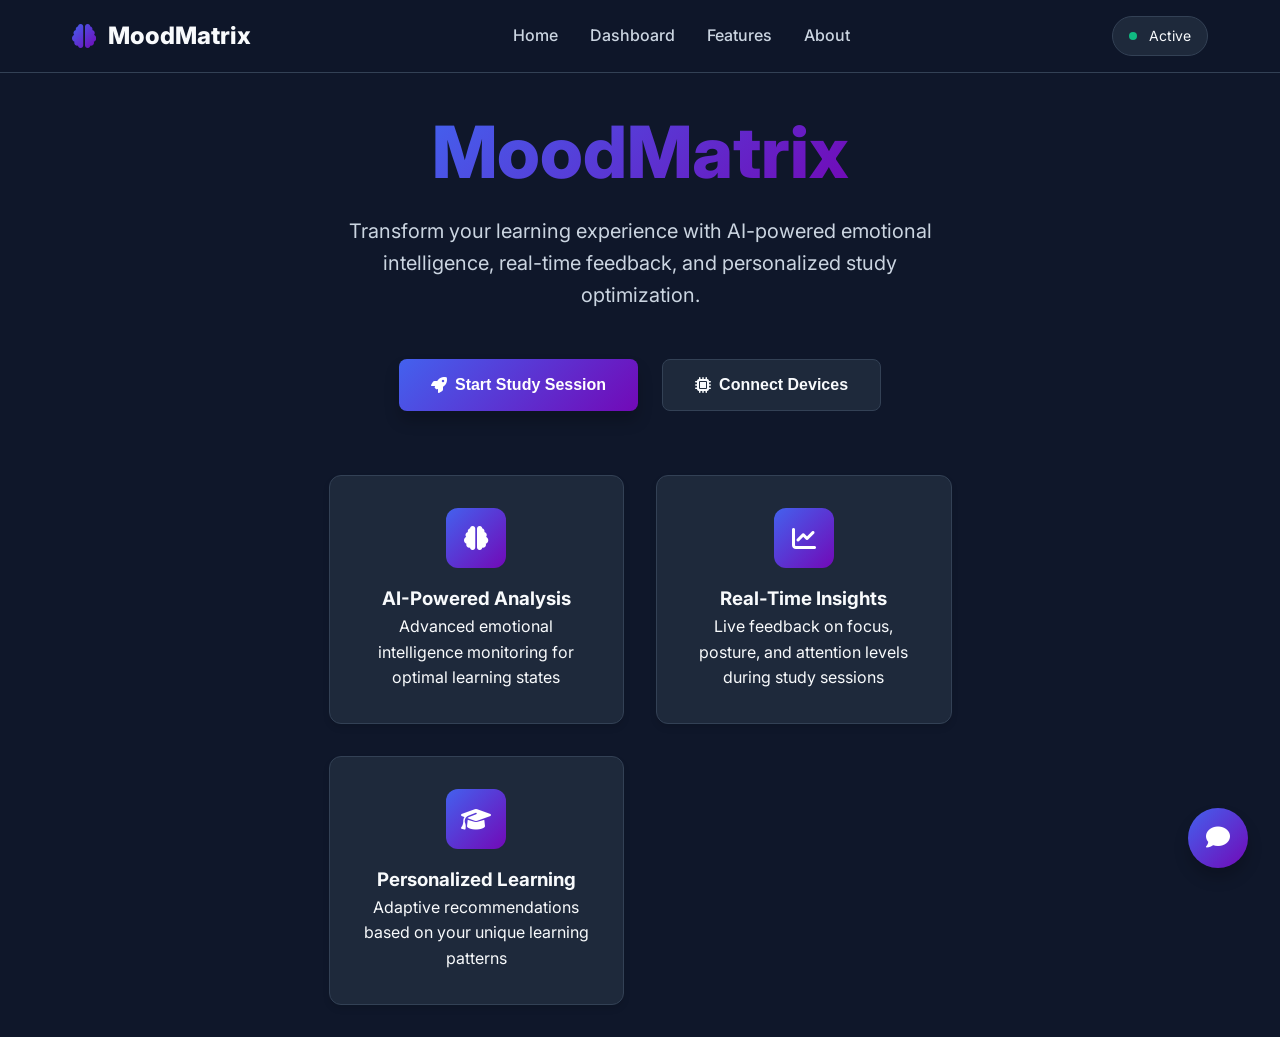
==== frontend/index.html @ 4443ec81 "Added Interactivity in Frontend" ====
<!DOCTYPE html>
<html lang="en">
<head>
  <meta charset="UTF-8" />
  <meta name="viewport" content="width=device-width, initial-scale=1.0"/>
  <title>MoodMatrix - AI-Powered Study Companion</title>
  <link href="https://fonts.googleapis.com/css2?family=Inter:wght@300;400;500;600;700;800&display=swap" rel="stylesheet">
  <link rel="stylesheet" href="https://cdnjs.cloudflare.com/ajax/libs/font-awesome/6.4.0/css/all.min.css">
  <script src="https://cdn.jsdelivr.net/npm/chart.js"></script>
</head>
<link rel="stylesheet" href="style.css">
<body>
  <!-- Navigation -->
  <nav class="navbar">
    <div class="nav-content">
      <div class="logo" onclick="showSection('hero')">
        <i class="fas fa-brain logo-icon"></i>
        MoodMatrix
      </div>
      <ul class="nav-links">
        <li><a href="#" onclick="showSection('hero')">Home</a></li>
        <li><a href="#" onclick="showSection('dashboard')">Dashboard</a></li>
        <li><a href="#features">Features</a></li>
        <li><a href="#about">About</a></li>
      </ul>
      <div class="status-indicator">
        <div class="status-dot"></div>
        <span>Active</span>
      </div>
    </div>
  </nav>

  <!-- Hero Section -->
  <section class="hero" id="heroSection">
    <div class="hero-content fade-in">
      <h1><span class="hero-title-gradient">MoodMatrix</span></h1>
      <p class="hero-subtitle">
        Transform your learning experience with AI-powered emotional intelligence, 
        real-time feedback, and personalized study optimization.
      </p>
      <div class="hero-buttons">
        <button class="btn btn-primary" onclick="showSection('dashboard')">
          <i class="fas fa-rocket"></i>
          Start Study Session
        </button>
        <button class="btn btn-secondary" onclick="connectHardware()">
          <i class="fas fa-microchip"></i>
          Connect Devices
        </button>
      </div>
      
      <div class="hero-features">
        <div class="feature-card">
          <div class="feature-icon">
            <i class="fas fa-brain"></i>
          </div>
          <h3>AI-Powered Analysis</h3>
          <p>Advanced emotional intelligence monitoring for optimal learning states</p>
        </div>
        <div class="feature-card">
          <div class="feature-icon">
            <i class="fas fa-chart-line"></i>
          </div>
          <h3>Real-Time Insights</h3>
          <p>Live feedback on focus, posture, and attention levels during study sessions</p>
        </div>
        <div class="feature-card">
          <div class="feature-icon">
            <i class="fas fa-graduation-cap"></i>
          </div>
          <h3>Personalized Learning</h3>
          <p>Adaptive recommendations based on your unique learning patterns</p>
        </div>
      </div>
    </div>
  </section>

  <!-- Dashboard Section -->
  <section class="dashboard-section" id="dashboardSection">
    <div class="dashboard-header">
      <h2>Study Dashboard</h2>
      <p class="hero-subtitle">Monitor your learning progress and optimize your study sessions</p>
    </div>

    <div class="dashboard-grid">
      <!-- Study Timer Card -->
      <div class="dashboard-card">
        <div class="card-header">
          <div class="card-icon">
            <i class="fas fa-clock"></i>
          </div>
          <h3>Focus Timer</h3>
        </div>
        
        <div class="progress-ring">
          <svg>
            <circle class="progress-ring-bg" cx="100" cy="100" r="90"/>
            <circle class="progress-ring-fill" cx="100" cy="100" r="90" 
                    stroke-dasharray="565" stroke-dashoffset="113"/>
          </svg>
        </div>
        
        <div class="timer-display" id="timerDisplay">25:00</div>
        
        <div class="timer-controls">
          <button class="control-btn" id="playBtn" onclick="toggleTimer()">
            <i class="fas fa-play"></i>
          </button>
          <button class="control-btn" onclick="resetTimer()">
            <i class="fas fa-stop"></i>
          </button>
        </div>

        <div style="text-align: center; margin-top: 1rem;">
          <strong>Current Subject:</strong> Data Structures & Algorithms
        </div>
      </div>

      <!-- Today's Schedule -->
      <div class="dashboard-card">
        <div class="card-header">
          <div class="card-icon">
            <i class="fas fa-calendar-check"></i>
          </div>
          <h3>Today's Schedule</h3>
        </div>
        
        <div class="schedule-item high">
          <div class="schedule-time">9:00 - 10:30</div>
          <div class="schedule-title">Algorithm Assignment</div>
        </div>
        
        <div class="schedule-item medium">
          <div class="schedule-time">13:00 - 14:30</div>
          <div class="schedule-title">Database Study Group</div>
        </div>
        
        <div class="schedule-item low">
          <div class="schedule-time">16:00 - 17:00</div>
          <div class="schedule-title">Review Machine Learning</div>
        </div>

        <button class="btn btn-secondary" style="width: 100%; margin-top: 1rem;">
          <i class="fas fa-plus"></i>
          Add New Task
        </button>
      </div>

      <!-- Analytics Card -->
      <div class="dashboard-card">
        <div class="card-header">
          <div class="card-icon">
            <i class="fas fa-chart-bar"></i>
          </div>
          <h3>Performance Analytics</h3>
        </div>
        
        <div class="chart-container" id="performanceChart">
          <canvas id="chartCanvas" style="width: 100%; height: 100%;"></canvas>
        </div>
        
        <div class="stats-grid">
          <div class="stat-item">
            <div class="stat-value">92%</div>
            <div class="stat-label">Focus Score</div>
          </div>
          <div class="stat-item">
            <div class="stat-value">4.2h</div>
            <div class="stat-label">Study Time</div>
          </div>
        </div>

        <button class="btn btn-secondary" style="width: 100%; margin-top: 1rem;">
          <i class="fas fa-analytics"></i>
          View Detailed Report
        </button>
      </div>

      <!-- Hardware Status -->
      <div class="dashboard-card">
        <div class="card-header">
          <div class="card-icon">
            <i class="fas fa-video"></i>
          </div>
          <h3>Hardware Monitor</h3>
        </div>
        
        <div class="camera-feed">
          <img src="https://images.unsplash.com/photo-1551434678-e076c223a692?w=400&h=300&fit=crop" alt="Camera Feed">
          <div class="live-indicator">
            <div class="status-dot"></div>
            LIVE
          </div>
        </div>
        
        <div class="hardware-stats">
          <div class="hardware-stat">
            <div style="font-size: 1.25rem; font-weight: 600;">32%</div>
            <div style="font-size: 0.875rem; color: var(--text-muted);">CPU Usage</div>
          </div>
          <div class="hardware-stat">
            <div style="font-size: 1.25rem; font-weight: 600;">42°C</div>
            <div style="font-size: 0.875rem; color: var(--text-muted);">Temperature</div>
          </div>
          <div class="hardware-stat">
            <div style="font-size: 1.25rem; font-weight: 600;">25ms</div>
            <div style="font-size: 0.875rem; color: var(--text-muted);">Latency</div>
          </div>
        </div>

        <button class="btn btn-secondary" style="width: 100%; margin-top: 1rem;">
          <i class="fas fa-cog"></i>
          Calibrate Hardware
        </button>
      </div>

      <!-- Real-time Monitoring -->
      <div class="dashboard-card">
        <div class="card-header">
          <div class="card-icon">
            <i class="fas fa-eye"></i>
          </div>
          <h3>Live Monitoring</h3>
        </div>
        
        <div style="background: rgba(16, 185, 129, 0.1); border: 1px solid rgba(16, 185, 129, 0.3); border-radius: 8px; padding: 1rem; margin-bottom: 1rem;">
          <div style="display: flex; align-items: center; gap: 0.5rem; margin-bottom: 0.5rem;">
            <i class="fas fa-check-circle" style="color: var(--success);"></i>
            <strong>Posture Status</strong>
          </div>
          <p style="color: var(--text-secondary); margin: 0;">Good posture detected. Keep it up!</p>
        </div>
        
        <div style="background: rgba(245, 158, 11, 0.1); border: 1px solid rgba(245, 158, 11, 0.3); border-radius: 8px; padding: 1rem;">
          <div style="display: flex; align-items: center; gap: 0.5rem; margin-bottom: 0.5rem;">
            <i class="fas fa-exclamation-triangle" style="color: var(--warning);"></i>
            <strong>Focus Alert</strong>
          </div>
          <p style="color: var(--text-secondary); margin: 0;">Your attention has dropped 15% in the last 10 minutes</p>
        </div>
      </div>

      <!-- Recommendations Card -->
      <div class="dashboard-card">
        <div class="card-header">
          <div class="card-icon">
            <i class="fas fa-lightbulb"></i>
          </div>
          <h3>AI Recommendations</h3>
        </div>
        
        <div style="margin-bottom: 1.5rem;">
          <div style="display: flex; align-items: center; gap: 0.75rem; margin-bottom: 1rem;">
            <div style="width: 32px; height: 32px; background: var(--info); border-radius: 6px; display: flex; align-items: center; justify-content: center;">
              <i class="fas fa-walking" style="color: white; font-size: 0.875rem;"></i>
            </div>
            <div>
              <div style="font-weight: 600; color: var(--text-primary);">Take a short break</div>
              <div style="font-size: 0.875rem; color: var(--text-muted);">5 minute walk recommended</div>
            </div>
          </div>
          
          <div style="display: flex; align-items: center; gap: 0.75rem; margin-bottom: 1rem;">
            <div style="width: 32px; height: 32px; background: var(--accent); border-radius: 6px; display: flex; align-items: center; justify-content: center;">
              <i class="fas fa-music" style="color: white; font-size: 0.875rem;"></i>
            </div>
            <div>
              <div style="font-weight: 600; color: var(--text-primary);">Try focus music</div>
              <div style="font-size: 0.875rem; color: var(--text-muted);">Lofi beats work best for you</div>
            </div>
          </div>
          
          <div style="display: flex; align-items: center; gap: 0.75rem;">
            <div style="width: 32px; height: 32px; background: var(--primary); border-radius: 6px; display: flex; align-items: center; justify-content: center;">
              <i class="fas fa-book" style="color: white; font-size: 0.875rem;"></i>
            </div>
            <div>
              <div style="font-weight: 600; color: var(--text-primary);">Switch subjects</div>
              <div style="font-size: 0.875rem; color: var(--text-muted);">Try Mathematics for 25 minutes</div>
            </div>
          </div>
        </div>

        <button class="btn btn-primary" style="width: 100%;">
          <i class="fas fa-robot"></i>
          Generate Custom Plan
        </button>
      </div>
    </div>
  </section>

  <!-- AI Chat -->
  <div class="ai-chat">
    <button class="chat-toggle" onclick="toggleChat()">
      <i class="fas fa-comment"></i>
    </button>
    <div class="chat-window" id="chatWindow">
      <div class="chat-header">
        <h3>AI Study Assistant</h3>
        <button class="control-btn" onclick="toggleChat()">
          <i class="fas fa-times"></i>
        </button>
      </div>
      <div class="chat-content">
        <div class="message ai">
          Hi there! I'm your AI study assistant. How can I help you today?
        </div>
      </div>
      <div class="chat-input">
        <input type="text" placeholder="Ask me anything...">
      </div>
    </div>
  </div>
  <script src="script.js"></script>
</body>
</html>
---- frontend/style.css ----
* {
    margin: 0;
    padding: 0;
    box-sizing: border-box;
}

:root {
    --primary: #4361ee;
    --primary-dark: #3a56d4;
    --secondary: #7209b7;
    --accent: #06d6a0;
    --accent-dark: #05b989;
    --dark-bg: #0f172a;
    --card-bg: #1e293b;
    --card-bg-light: #334155;
    --text-primary: #f8fafc;
    --text-secondary: #cbd5e1;
    --text-muted: #94a3b8;
    --border: #334155;
    --success: #10b981;
    --warning: #f59e0b;
    --danger: #ef4444;
    --info: #3b82f6;
    --shadow-sm: 0 4px 6px rgba(0, 0, 0, 0.1);
    --shadow-md: 0 10px 15px rgba(0, 0, 0, 0.2);
    --shadow-lg: 0 20px 25px rgba(0, 0, 0, 0.25);
    --gradient-primary: linear-gradient(135deg, var(--primary) 0%, var(--secondary) 100%);
    --gradient-accent: linear-gradient(135deg, var(--accent) 0%, #118ab2 100%);
}

body {
    font-family: 'Inter', sans-serif;
    background: var(--dark-bg);
    color: var(--text-primary);
    min-height: 100vh;
    overflow-x: hidden;
    line-height: 1.6;
}

/* Enhanced Navigation */
.navbar {
    position: fixed;
    top: 0;
    left: 0;
    right: 0;
    z-index: 1000;
    background: rgba(15, 23, 42, 0.95);
    backdrop-filter: blur(20px);
    border-bottom: 1px solid var(--border);
    padding: 1rem 0;
    transition: all 0.3s ease;
}

.nav-content {
    max-width: 1200px;
    margin: 0 auto;
    display: flex;
    justify-content: space-between;
    align-items: center;
    padding: 0 2rem;
}

.logo {
    display: flex;
    align-items: center;
    gap: 0.75rem;
    font-size: 1.5rem;
    font-weight: 800;
    color: var(--text-primary);
    cursor: pointer;
    transition: all 0.3s ease;
}

.logo-icon {
    background: var(--gradient-primary);
    -webkit-background-clip: text;
    -webkit-text-fill-color: transparent;
    background-clip: text;
}

.logo:hover {
    transform: scale(1.02);
}

.nav-links {
    display: flex;
    gap: 2rem;
    list-style: none;
}

.nav-links a {
    color: var(--text-secondary);
    text-decoration: none;
    font-weight: 500;
    transition: all 0.3s ease;
    position: relative;
    padding: 0.5rem 0;
}

.nav-links a:hover {
    color: var(--text-primary);
}

.nav-links a::after {
    content: '';
    position: absolute;
    bottom: 0;
    left: 0;
    width: 0;
    height: 2px;
    background: var(--accent);
    transition: width 0.3s ease;
}

.nav-links a:hover::after {
    width: 100%;
}

.status-indicator {
    display: flex;
    align-items: center;
    gap: 0.75rem;
    padding: 0.5rem 1rem;
    background: var(--card-bg);
    border-radius: 50px;
    border: 1px solid var(--border);
    font-size: 0.875rem;
}

.status-dot {
    width: 8px;
    height: 8px;
    background: var(--success);
    border-radius: 50%;
    animation: pulse 2s infinite;
}

@keyframes pulse {

    0%,
    100% {
        transform: scale(1);
        opacity: 1;
    }

    50% {
        transform: scale(1.2);
        opacity: 0.8;
    }
}

/* Hero Section */
.hero {
    min-height: 100vh;
    display: flex;
    align-items: center;
    justify-content: center;
    position: relative;
    padding: 2rem;
    margin-top: 80px;
}

.hero-content {
    max-width: 1000px;
    text-align: center;
    z-index: 2;
}

.hero h1 {
    font-size: clamp(2.5rem, 8vw, 4.5rem);
    font-weight: 800;
    margin-bottom: 1.5rem;
    line-height: 1.1;
}

.hero-title-gradient {
    background: var(--gradient-primary);
    -webkit-background-clip: text;
    -webkit-text-fill-color: transparent;
    background-clip: text;
}

.hero-subtitle {
    font-size: 1.25rem;
    color: var(--text-secondary);
    margin-bottom: 3rem;
    line-height: 1.6;
    max-width: 600px;
    margin-left: auto;
    margin-right: auto;
}

.hero-buttons {
    display: flex;
    gap: 1.5rem;
    justify-content: center;
    flex-wrap: wrap;
    margin-bottom: 3rem;
}

.btn {
    padding: 1rem 2rem;
    border: none;
    border-radius: 8px;
    font-size: 1rem;
    font-weight: 600;
    cursor: pointer;
    transition: all 0.3s ease;
    display: flex;
    align-items: center;
    gap: 0.5rem;
    text-decoration: none;
    position: relative;
    overflow: hidden;
}

.btn-primary {
    background: var(--gradient-primary);
    color: white;
    box-shadow: var(--shadow-md);
}

.btn-primary:hover {
    transform: translateY(-3px);
    box-shadow: var(--shadow-lg);
}

.btn-secondary {
    background: var(--card-bg);
    color: var(--text-primary);
    border: 1px solid var(--border);
}

.btn-secondary:hover {
    background: var(--card-bg-light);
    transform: translateY(-3px);
}

.hero-features {
    display: grid;
    grid-template-columns: repeat(auto-fit, minmax(250px, 1fr));
    gap: 2rem;
    margin-top: 4rem;
}

.feature-card {
    background: var(--card-bg);
    border: 1px solid var(--border);
    border-radius: 12px;
    padding: 2rem;
    text-align: center;
    transition: all 0.3s ease;
    box-shadow: var(--shadow-sm);
}

.feature-card:hover {
    transform: translateY(-5px);
    box-shadow: var(--shadow-md);
    border-color: var(--primary);
}

.feature-icon {
    width: 60px;
    height: 60px;
    background: var(--gradient-primary);
    border-radius: 12px;
    display: flex;
    align-items: center;
    justify-content: center;
    margin: 0 auto 1rem;
    font-size: 1.5rem;
    color: white;
}

/* Dashboard Section */
.dashboard-section {
    display: none;
    padding: 2rem;
    margin-top: 100px;
    min-height: calc(100vh - 100px);
}

.dashboard-section.active {
    display: block;
}

.dashboard-header {
    max-width: 1400px;
    margin: 0 auto 3rem;
    text-align: center;
}

.dashboard-header h2 {
    font-size: 2.5rem;
    font-weight: 700;
    margin-bottom: 1rem;
    background: var(--gradient-primary);
    -webkit-background-clip: text;
    -webkit-text-fill-color: transparent;
    background-clip: text;
}

.dashboard-grid {
    max-width: 1400px;
    margin: 0 auto;
    display: grid;
    grid-template-columns: repeat(auto-fit, minmax(350px, 1fr));
    gap: 2rem;
}

.dashboard-card {
    background: var(--card-bg);
    border: 1px solid var(--border);
    border-radius: 12px;
    padding: 1.5rem;
    transition: all 0.3s ease;
    box-shadow: var(--shadow-sm);
}

.dashboard-card:hover {
    transform: translateY(-3px);
    box-shadow: var(--shadow-md);
}

.card-header {
    display: flex;
    align-items: center;
    gap: 1rem;
    margin-bottom: 1.5rem;
    padding-bottom: 1rem;
    border-bottom: 1px solid var(--border);
}

.card-header h3 {
    font-size: 1.25rem;
    font-weight: 600;
    color: var(--text-primary);
}

.card-icon {
    width: 40px;
    height: 40px;
    background: var(--gradient-primary);
    border-radius: 8px;
    display: flex;
    align-items: center;
    justify-content: center;
    font-size: 1.25rem;
    color: white;
}

/* Timer Card */
.timer-display {
    font-size: 3rem;
    font-weight: 800;
    text-align: center;
    margin: 2rem 0;
    color: var(--text-primary);
}

.timer-controls {
    display: flex;
    justify-content: center;
    gap: 1rem;
    margin: 2rem 0;
}

.control-btn {
    width: 50px;
    height: 50px;
    border: none;
    border-radius: 50%;
    background: var(--card-bg-light);
    color: var(--text-primary);
    font-size: 1.25rem;
    cursor: pointer;
    transition: all 0.3s ease;
    border: 1px solid var(--border);
}

.control-btn:hover {
    transform: scale(1.1);
    background: var(--primary);
}

.control-btn.active {
    background: var(--primary);
}

.progress-ring {
    width: 200px;
    height: 200px;
    margin: 0 auto;
    position: relative;
}

.progress-ring svg {
    transform: rotate(-90deg);
    width: 100%;
    height: 100%;
}

.progress-ring-bg {
    fill: none;
    stroke: var(--card-bg-light);
    stroke-width: 8;
}

.progress-ring-fill {
    fill: none;
    stroke: var(--primary);
    stroke-width: 8;
    stroke-linecap: round;
    transition: stroke-dashoffset 1s ease;
}

/* Schedule Card */
.schedule-item {
    display: flex;
    align-items: center;
    gap: 1rem;
    padding: 1rem;
    margin-bottom: 1rem;
    background: var(--card-bg-light);
    border-radius: 8px;
    border-left: 4px solid;
    transition: all 0.3s ease;
}

.schedule-item:hover {
    background: var(--card-bg);
    transform: translateX(5px);
}

.schedule-item.high {
    border-left-color: var(--danger);
}

.schedule-item.medium {
    border-left-color: var(--warning);
}

.schedule-item.low {
    border-left-color: var(--info);
}

.schedule-time {
    font-size: 0.875rem;
    color: var(--text-muted);
    min-width: 120px;
}

.schedule-title {
    font-weight: 500;
    color: var(--text-primary);
}

/* Analytics Card */
.stats-grid {
    display: grid;
    grid-template-columns: 1fr 1fr;
    gap: 1rem;
    margin: 1rem 0;
}

.stat-item {
    text-align: center;
    padding: 1rem;
    background: var(--card-bg-light);
    border-radius: 8px;
}

.stat-value {
    font-size: 2rem;
    font-weight: 700;
    color: var(--primary);
}

.stat-label {
    font-size: 0.875rem;
    color: var(--text-muted);
    margin-top: 0.5rem;
}

.chart-container {
    height: 200px;
    margin: 1rem 0;
    background: var(--card-bg-light);
    border-radius: 8px;
    padding: 1rem;
}

/* Hardware Status */
.camera-feed {
    width: 100%;
    height: 200px;
    background: var(--card-bg-light);
    border-radius: 8px;
    display: flex;
    align-items: center;
    justify-content: center;
    position: relative;
    overflow: hidden;
}

.camera-feed img {
    width: 100%;
    height: 100%;
    object-fit: cover;
    border-radius: 8px;
}

.live-indicator {
    position: absolute;
    top: 1rem;
    right: 1rem;
    background: rgba(0, 0, 0, 0.7);
    color: white;
    padding: 0.25rem 0.75rem;
    border-radius: 20px;
    font-size: 0.75rem;
    display: flex;
    align-items: center;
    gap: 0.5rem;
}

.hardware-stats {
    display: grid;
    grid-template-columns: 1fr 1fr 1fr;
    gap: 1rem;
    margin-top: 1rem;
}

.hardware-stat {
    text-align: center;
    padding: 1rem;
    background: var(--card-bg-light);
    border-radius: 8px;
}

/* AI Chat */
.ai-chat {
    position: fixed;
    bottom: 2rem;
    right: 2rem;
    z-index: 1000;
}

.chat-toggle {
    width: 60px;
    height: 60px;
    border: none;
    border-radius: 50%;
    background: var(--gradient-primary);
    color: white;
    font-size: 1.5rem;
    cursor: pointer;
    box-shadow: var(--shadow-md);
    transition: all 0.3s ease;
}

.chat-toggle:hover {
    transform: scale(1.1);
    box-shadow: var(--shadow-lg);
}

.chat-window {
    position: absolute;
    bottom: 80px;
    right: 0;
    width: 350px;
    height: 500px;
    background: var(--card-bg);
    border: 1px solid var(--border);
    border-radius: 12px;
    box-shadow: var(--shadow-lg);
    transform: translateY(20px) scale(0.95);
    opacity: 0;
    visibility: hidden;
    transition: all 0.3s ease;
}

.chat-window.active {
    transform: translateY(0) scale(1);
    opacity: 1;
    visibility: visible;
}

.chat-header {
    padding: 1.5rem;
    border-bottom: 1px solid var(--border);
    display: flex;
    align-items: center;
    justify-content: space-between;
}

.chat-content {
    height: 350px;
    overflow-y: auto;
    padding: 1rem;
}

.chat-input {
    padding: 1rem;
    border-top: 1px solid var(--border);
}

.chat-input input {
    width: 100%;
    padding: 0.75rem;
    background: var(--card-bg-light);
    border: 1px solid var(--border);
    border-radius: 25px;
    color: var(--text-primary);
    outline: none;
    font-family: inherit;
}

.chat-input input::placeholder {
    color: var(--text-muted);
}

.message {
    margin-bottom: 1rem;
    padding: 1rem;
    border-radius: 12px;
    max-width: 90%;
}

.message.user {
    background: var(--primary);
    color: white;
    margin-left: auto;
    margin-right: 0;
}

.message.ai {
    background: var(--card-bg-light);
    color: var(--text-primary);
}

/* Responsive Design */
@media (max-width: 768px) {
    .nav-content {
        padding: 0 1rem;
    }

    .nav-links {
        display: none;
    }

    .hero {
        padding: 1rem;
        margin-top: 60px;
    }

    .hero-buttons {
        flex-direction: column;
        align-items: center;
    }

    .dashboard-grid {
        grid-template-columns: 1fr;
        padding: 0 1rem;
    }

    .timer-display {
        font-size: 2.5rem;
    }

    .chat-window {
        width: calc(100vw - 4rem);
        right: 2rem;
    }
}

/* Animations */
@keyframes fadeInUp {
    from {
        opacity: 0;
        transform: translateY(30px);
    }

    to {
        opacity: 1;
        transform: translateY(0);
    }
}

.fade-in {
    animation: fadeInUp 0.6s ease-out;
}

/* Scrollbar Styling */
::-webkit-scrollbar {
    width: 8px;
}

::-webkit-scrollbar-track {
    background: var(--card-bg-light);
    border-radius: 10px;
}

::-webkit-scrollbar-thumb {
    background: var(--primary);
    border-radius: 10px;
}

::-webkit-scrollbar-thumb:hover {
    background: var(--primary-dark);
}
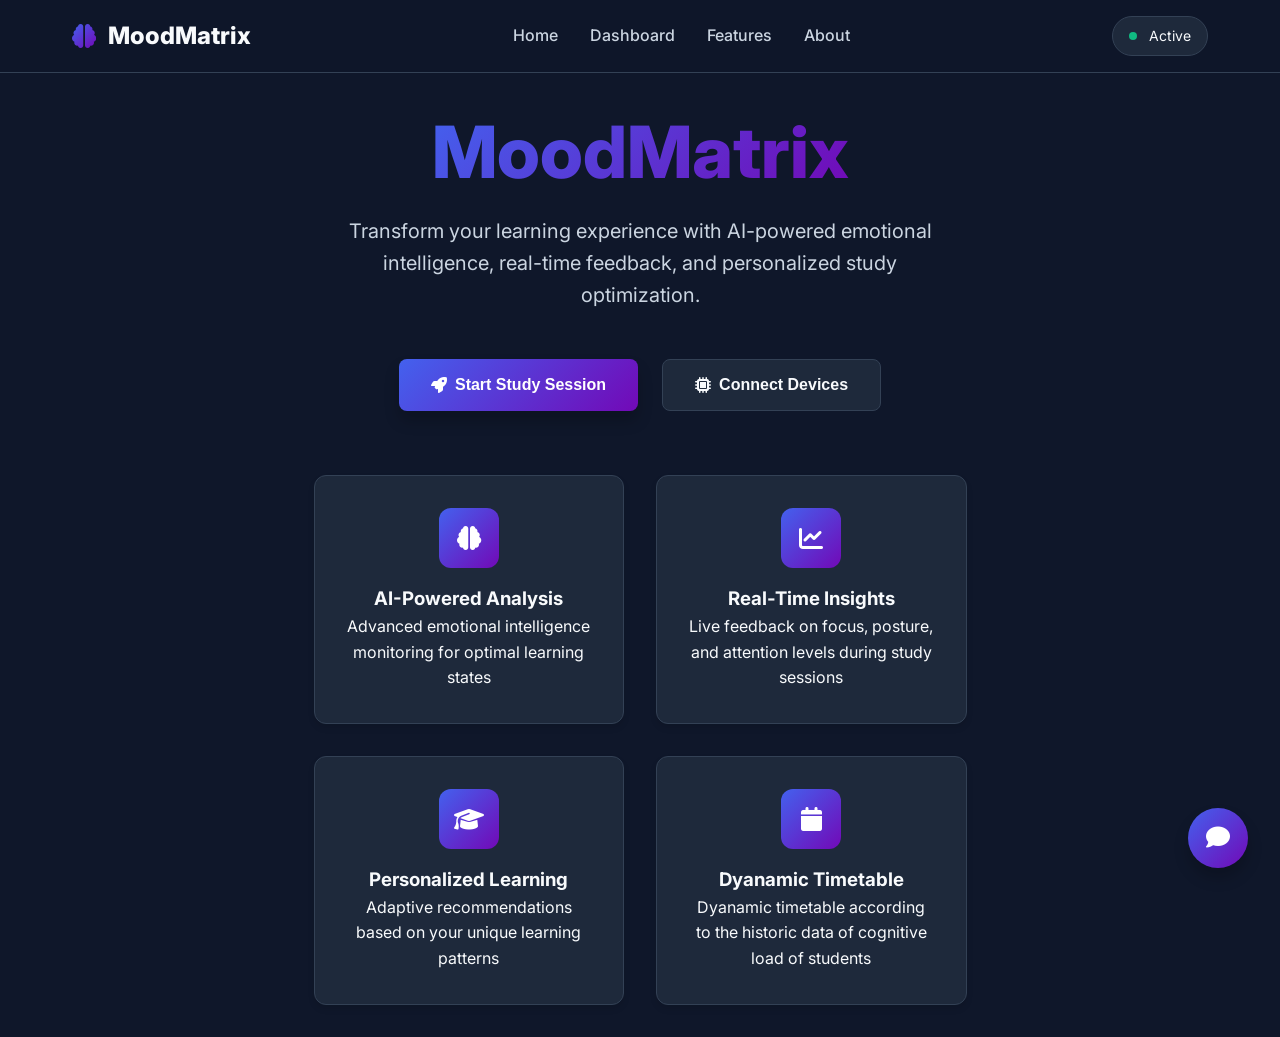
==== commit 27f2e4d7: "dyanamic_timetable_generation" ====
--- a/frontend/index.html
+++ b/frontend/index.html
@@ -39,10 +39,10 @@
         real-time feedback, and personalized study optimization.
       </p>
       <div class="hero-buttons">
-        <button class="btn btn-primary" onclick="showSection('dashboard')">
-          <i class="fas fa-rocket"></i>
-          Start Study Session
-        </button>
+        <button class="btn btn-primary" onclick="window.location.href='presentation.html'">
+          <i class="fas fa-rocket"></i> Start Study Session
+        </button>
+
         <button class="btn btn-secondary" onclick="connectHardware()">
           <i class="fas fa-microchip"></i>
           Connect Devices
@@ -70,6 +70,13 @@
           </div>
           <h3>Personalized Learning</h3>
           <p>Adaptive recommendations based on your unique learning patterns</p>
+        </div>
+        <div onclick="window.location.href='timetable.html'" class="feature-card">
+          <div class="feature-icon">
+            <i class="fas fa-calendar"></i>
+          </div>
+          <h3>Dyanamic Timetable</h3>
+          <p>Dyanamic timetable according to the historic data of cognitive load of students</p>
         </div>
       </div>
     </div>
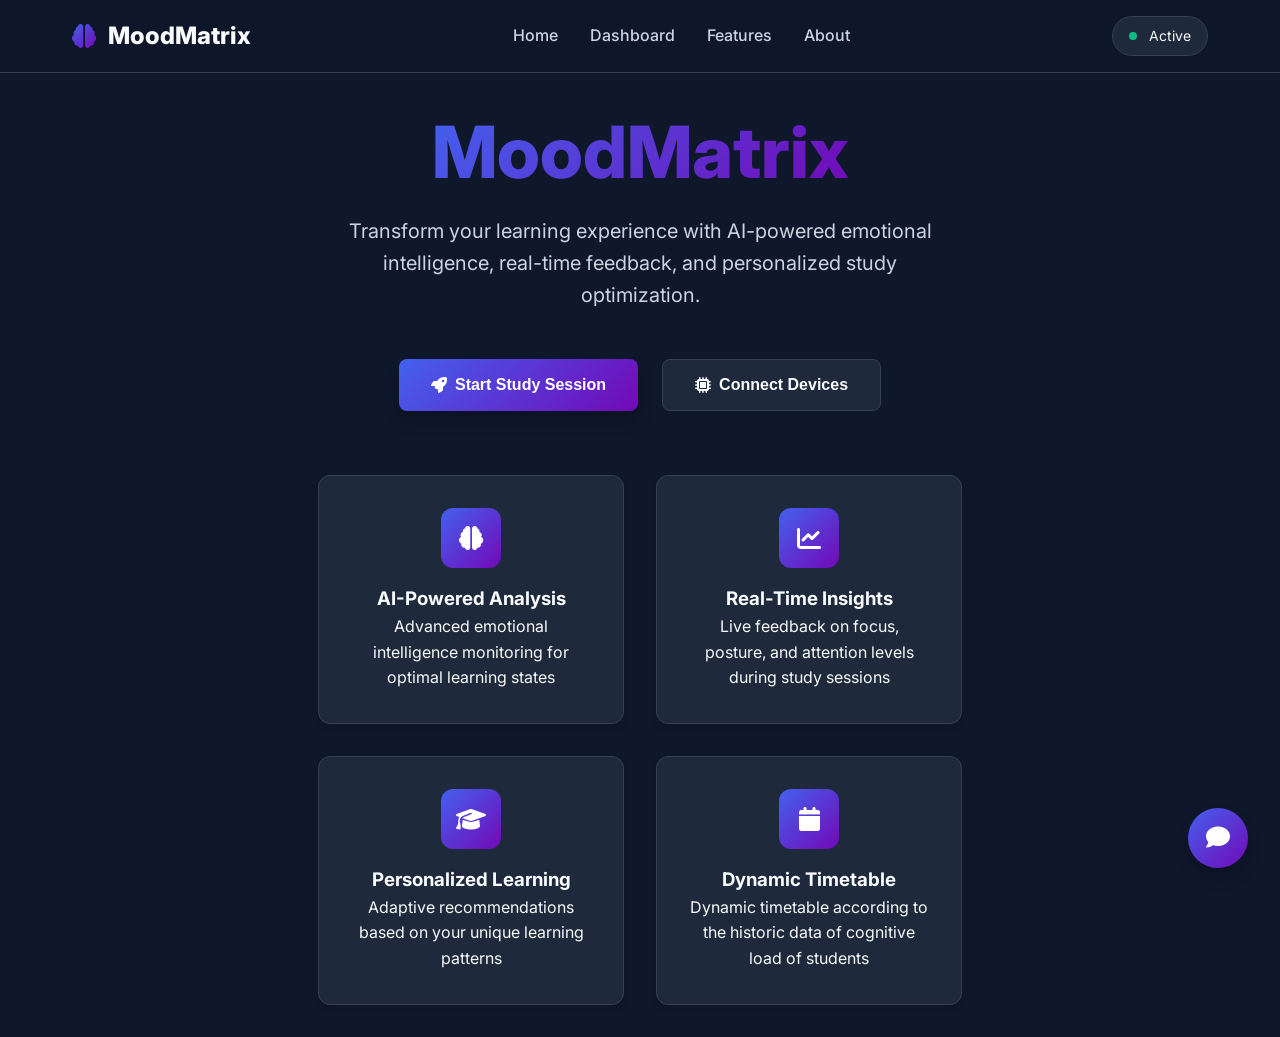
==== commit 71839fdb: "timetable_done" ====
--- a/frontend/index.html
+++ b/frontend/index.html
@@ -75,8 +75,8 @@
           <div class="feature-icon">
             <i class="fas fa-calendar"></i>
           </div>
-          <h3>Dyanamic Timetable</h3>
-          <p>Dyanamic timetable according to the historic data of cognitive load of students</p>
+          <h3>Dynamic Timetable</h3>
+          <p>Dynamic timetable according to the historic data of cognitive load of students</p>
         </div>
       </div>
     </div>
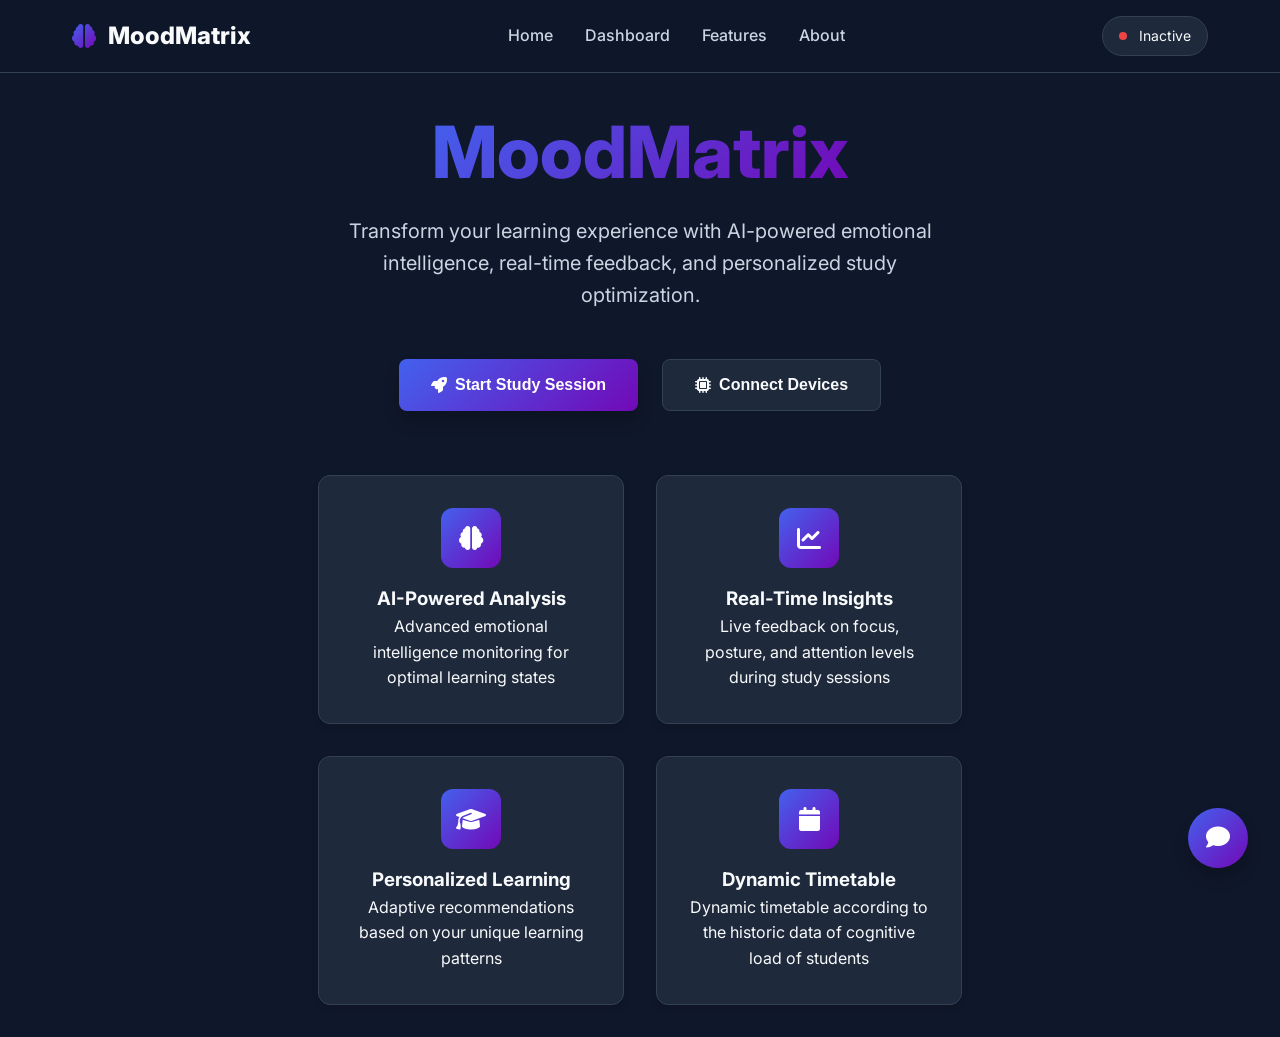
==== commit f383488a: "Done with implementing the cognitive load and alerts" ====
--- a/frontend/index.html
+++ b/frontend/index.html
@@ -23,9 +23,9 @@
         <li><a href="#features">Features</a></li>
         <li><a href="#about">About</a></li>
       </ul>
-      <div class="status-indicator">
-        <div class="status-dot"></div>
-        <span>Active</span>
+      <div class="status-indicator" onclick="refreshBackendStatus()" style="cursor: pointer;" title="Click to refresh status">
+          <div class="status-dot"></div>
+          <span>Checking...</span>
       </div>
     </div>
   </nav>
--- a/frontend/style.css
+++ b/frontend/style.css
@@ -708,4 +708,174 @@
 
 ::-webkit-scrollbar-thumb:hover {
     background: var(--primary-dark);
+}
+
+.status-indicator {
+    display: flex;
+    align-items: center;
+    gap: 0.75rem;
+    padding: 0.5rem 1rem;
+    background: var(--card-bg);
+    border-radius: 50px;
+    border: 1px solid var(--border);
+    font-size: 0.875rem;
+    transition: all 0.3s ease;
+}
+
+.status-indicator:hover {
+    background: var(--card-bg-light);
+    transform: scale(1.02);
+}
+
+/* Add a loading state */
+.status-dot.loading {
+    background: var(--warning);
+    animation: pulse 1s infinite;
+}
+
+/* Cognitive Load Alert Popup */
+.cognitive-alert-popup {
+    position: fixed;
+    top: 20px;
+    right: 20px;
+    z-index: 10000;
+    background: var(--warning);
+    color: #000;
+    border-radius: 12px;
+    box-shadow: var(--shadow-lg);
+    animation: slideInRight 0.3s ease-out;
+    max-width: 350px;
+}
+
+.alert-content {
+    padding: 1.5rem;
+}
+
+.alert-header {
+    display: flex;
+    align-items: center;
+    gap: 0.75rem;
+    margin-bottom: 1rem;
+}
+
+.alert-header h4 {
+    margin: 0;
+    flex: 1;
+    color: #000;
+}
+
+.close-alert {
+    background: none;
+    border: none;
+    color: #000;
+    cursor: pointer;
+    font-size: 1.25rem;
+}
+
+.alert-body {
+    margin-bottom: 1rem;
+}
+
+.alert-body p {
+    margin: 0.5rem 0;
+    color: #000;
+}
+
+.alert-footer {
+    display: flex;
+    justify-content: flex-end;
+}
+
+/* Cognitive Load Stats */
+.cognitive-stats {
+    display: grid;
+    grid-template-columns: 1fr 1fr 1fr;
+    gap: 1rem;
+    margin: 1.5rem 0;
+}
+
+.cognitive-stat {
+    text-align: center;
+    padding: 1rem;
+    background: var(--card-bg-light);
+    border-radius: 8px;
+}
+
+.cognitive-stat .stat-value {
+    font-size: 1.5rem;
+    font-weight: 700;
+    margin-bottom: 0.25rem;
+}
+
+.cognitive-stat .stat-label {
+    font-size: 0.875rem;
+    color: var(--text-muted);
+}
+
+/* Cognitive Controls */
+.cognitive-controls {
+    display: flex;
+    flex-direction: column;
+    gap: 1rem;
+    margin-top: 1rem;
+}
+
+.threshold-control {
+    display: flex;
+    flex-direction: column;
+    gap: 0.5rem;
+}
+
+.threshold-control label {
+    font-size: 0.875rem;
+    color: var(--text-muted);
+}
+
+.threshold-control input[type="range"] {
+    width: 100%;
+}
+
+.last-alert {
+    display: flex;
+    align-items: center;
+    gap: 0.5rem;
+    margin-top: 1rem;
+    padding: 0.75rem;
+    background: rgba(245, 158, 11, 0.1);
+    border-radius: 6px;
+    font-size: 0.875rem;
+}
+
+@keyframes slideInRight {
+    from {
+        transform: translateX(100%);
+        opacity: 0;
+    }
+    to {
+        transform: translateX(0);
+        opacity: 1;
+    }
+}
+
+.alert-counter {
+    font-size: 0.8rem;
+    color: #666;
+    margin-left: auto;
+    padding: 2px 8px;
+    background: rgba(255,255,255,0.3);
+    border-radius: 10px;
+}
+
+.cognitive-alert-popup .alert-header {
+    display: flex;
+    align-items: center;
+    gap: 10px;
+}
+
+.throttled-alert {
+    background: #ff9800 !important;
+}
+
+.throttled-alert .alert-header {
+    border-left: 4px solid #ff5722;
 }
